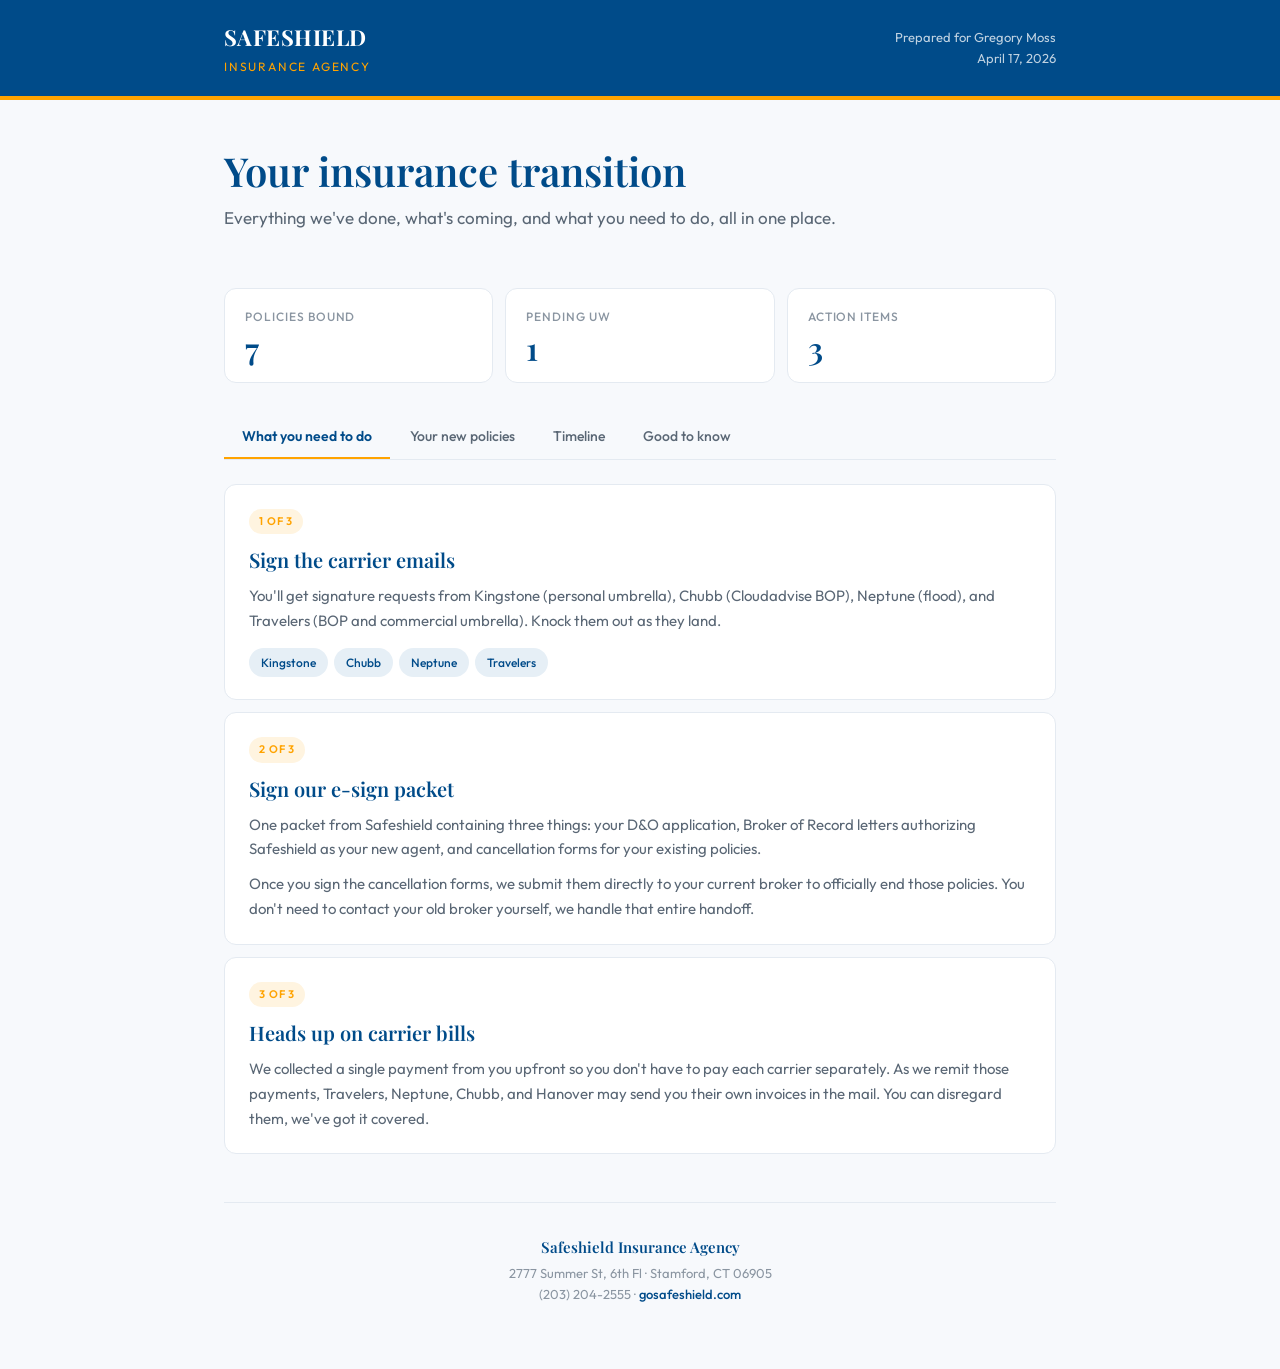
==== moss/index.html @ 11d74a9d "Add Moss client update page" ====
<!DOCTYPE html>
<html lang="en">
<head>
<meta charset="UTF-8" />
<meta name="viewport" content="width=device-width, initial-scale=1.0" />
<meta name="robots" content="noindex, nofollow" />
<title>Your Insurance Transition — Safeshield</title>
<link rel="preconnect" href="https://fonts.googleapis.com">
<link rel="preconnect" href="https://fonts.gstatic.com" crossorigin>
<link href="https://fonts.googleapis.com/css2?family=Outfit:wght@300;400;500;600;700&family=Playfair+Display:wght@500;600;700&display=swap" rel="stylesheet">
<style>
  :root {
    --navy: #004B89;
    --navy-dark: #003A6B;
    --navy-light: #E6EFF6;
    --yellow: #FFA300;
    --yellow-light: #FFF4E0;
    --ink: #0F1B2D;
    --ink-muted: #5A6775;
    --ink-soft: #8A95A1;
    --bg: #F7F9FC;
    --surface: #FFFFFF;
    --border: #E4EAF1;
    --border-strong: #CBD5E1;
    --success: #1D9E75;
    --success-bg: #E1F5EE;
  }

  * { box-sizing: border-box; margin: 0; padding: 0; }

  html, body {
    font-family: 'Outfit', -apple-system, BlinkMacSystemFont, sans-serif;
    background: var(--bg);
    color: var(--ink);
    line-height: 1.6;
    -webkit-font-smoothing: antialiased;
  }

  .header {
    background: var(--navy);
    color: white;
    padding: 20px 0;
    border-bottom: 4px solid var(--yellow);
  }

  .header-inner {
    max-width: 880px;
    margin: 0 auto;
    padding: 0 24px;
    display: flex;
    align-items: center;
    justify-content: space-between;
    gap: 16px;
  }

  .brand {
    font-family: 'Playfair Display', serif;
    font-size: 22px;
    font-weight: 700;
    letter-spacing: 0.02em;
  }

  .brand-tag {
    font-family: 'Outfit', sans-serif;
    font-size: 12px;
    font-weight: 400;
    color: var(--yellow);
    text-transform: uppercase;
    letter-spacing: 0.15em;
    margin-top: 2px;
  }

  .header-meta {
    font-size: 13px;
    color: rgba(255,255,255,0.75);
    text-align: right;
  }

  .hero {
    max-width: 880px;
    margin: 0 auto;
    padding: 48px 24px 24px;
  }

  .hero h1 {
    font-family: 'Playfair Display', serif;
    font-size: 40px;
    font-weight: 600;
    color: var(--navy);
    line-height: 1.15;
    margin-bottom: 10px;
  }

  .hero p {
    font-size: 17px;
    color: var(--ink-muted);
    max-width: 620px;
  }

  .container {
    max-width: 880px;
    margin: 0 auto;
    padding: 0 24px 64px;
  }

  .stats {
    display: grid;
    grid-template-columns: repeat(3, 1fr);
    gap: 12px;
    margin: 32px 0;
  }

  .stat {
    background: var(--surface);
    border: 1px solid var(--border);
    border-radius: 12px;
    padding: 18px 20px;
  }

  .stat-label {
    font-size: 12px;
    color: var(--ink-soft);
    text-transform: uppercase;
    letter-spacing: 0.08em;
    font-weight: 500;
    margin-bottom: 6px;
  }

  .stat-value {
    font-family: 'Playfair Display', serif;
    font-size: 32px;
    font-weight: 600;
    color: var(--navy);
    line-height: 1;
  }

  .tabs {
    display: flex;
    gap: 2px;
    margin: 32px 0 24px;
    border-bottom: 1px solid var(--border);
    overflow-x: auto;
  }

  .tab-btn {
    background: transparent;
    border: none;
    padding: 12px 18px;
    font-family: inherit;
    font-size: 14px;
    font-weight: 500;
    color: var(--ink-muted);
    cursor: pointer;
    border-bottom: 3px solid transparent;
    margin-bottom: -1px;
    white-space: nowrap;
    transition: color 0.15s, border-color 0.15s;
  }

  .tab-btn:hover { color: var(--navy); }

  .tab-btn.active {
    color: var(--navy);
    border-bottom-color: var(--yellow);
    font-weight: 600;
  }

  .tab-content { display: none; animation: fadeIn 0.2s ease; }
  .tab-content.active { display: block; }

  @keyframes fadeIn {
    from { opacity: 0; transform: translateY(4px); }
    to { opacity: 1; transform: translateY(0); }
  }

  .card {
    background: var(--surface);
    border: 1px solid var(--border);
    border-radius: 12px;
    padding: 22px 24px;
    margin-bottom: 12px;
  }

  .card-eyebrow {
    display: inline-block;
    font-size: 11px;
    font-weight: 600;
    color: var(--yellow);
    background: var(--yellow-light);
    padding: 4px 10px;
    border-radius: 999px;
    text-transform: uppercase;
    letter-spacing: 0.08em;
    margin-bottom: 10px;
  }

  .card h3 {
    font-family: 'Playfair Display', serif;
    font-size: 20px;
    font-weight: 600;
    color: var(--navy);
    margin-bottom: 8px;
  }

  .card p {
    color: var(--ink-muted);
    font-size: 15px;
    line-height: 1.65;
  }

  .card p + p { margin-top: 10px; }

  .pills {
    display: flex;
    flex-wrap: wrap;
    gap: 6px;
    margin-top: 14px;
  }

  .pill {
    background: var(--navy-light);
    color: var(--navy);
    font-size: 12px;
    font-weight: 500;
    padding: 5px 12px;
    border-radius: 999px;
  }

  .section-label {
    font-size: 11px;
    color: var(--ink-soft);
    text-transform: uppercase;
    letter-spacing: 0.12em;
    font-weight: 600;
    margin: 20px 0 10px;
  }

  .section-label:first-child { margin-top: 0; }

  .policy-group {
    background: var(--surface);
    border: 1px solid var(--border);
    border-radius: 12px;
    overflow: hidden;
    margin-bottom: 16px;
  }

  .policy-row {
    padding: 16px 20px;
    border-bottom: 1px solid var(--border);
    display: flex;
    justify-content: space-between;
    align-items: center;
    gap: 16px;
  }

  .policy-row:last-child { border-bottom: none; }

  .policy-name {
    font-size: 15px;
    font-weight: 600;
    color: var(--ink);
  }

  .policy-meta {
    font-size: 13px;
    color: var(--ink-muted);
    margin-top: 2px;
  }

  .policy-premium {
    font-family: 'Playfair Display', serif;
    font-size: 18px;
    font-weight: 600;
    color: var(--navy);
    white-space: nowrap;
  }

  .policy-status {
    font-size: 13px;
    color: var(--success);
    font-weight: 500;
    background: var(--success-bg);
    padding: 4px 10px;
    border-radius: 999px;
    white-space: nowrap;
  }

  .timeline { position: relative; padding-left: 32px; }
  .timeline::before {
    content: '';
    position: absolute;
    left: 8px;
    top: 10px;
    bottom: 10px;
    width: 2px;
    background: var(--border-strong);
  }

  .timeline-item { position: relative; margin-bottom: 24px; }
  .timeline-item:last-child { margin-bottom: 0; }

  .timeline-dot {
    position: absolute;
    left: -32px;
    top: 4px;
    width: 18px;
    height: 18px;
    border-radius: 50%;
    background: var(--yellow);
    border: 3px solid var(--surface);
    box-shadow: 0 0 0 2px var(--navy);
  }

  .timeline-date {
    font-size: 12px;
    font-weight: 600;
    color: var(--yellow);
    text-transform: uppercase;
    letter-spacing: 0.12em;
    margin-bottom: 2px;
  }

  .timeline-event {
    font-size: 15px;
    color: var(--ink);
    font-weight: 500;
  }

  .footer {
    margin-top: 48px;
    padding-top: 32px;
    border-top: 1px solid var(--border);
    text-align: center;
    color: var(--ink-soft);
    font-size: 13px;
  }

  .footer a { color: var(--navy); text-decoration: none; font-weight: 500; }
  .footer a:hover { text-decoration: underline; }

  .footer-brand {
    font-family: 'Playfair Display', serif;
    font-size: 15px;
    font-weight: 600;
    color: var(--navy);
    margin-bottom: 4px;
  }

  @media (max-width: 640px) {
    .hero h1 { font-size: 30px; }
    .hero p { font-size: 15px; }
    .stats { grid-template-columns: 1fr; }
    .header-meta { display: none; }
    .policy-row { flex-direction: column; align-items: flex-start; gap: 8px; }
    .policy-premium, .policy-status { align-self: flex-start; }
  }
</style>
</head>
<body>

<header class="header">
  <div class="header-inner">
    <div>
      <div class="brand">SAFESHIELD</div>
      <div class="brand-tag">Insurance Agency</div>
    </div>
    <div class="header-meta">
      Prepared for Gregory Moss<br>
      April 17, 2026
    </div>
  </div>
</header>

<section class="hero">
  <h1>Your insurance transition</h1>
  <p>Everything we've done, what's coming, and what you need to do, all in one place.</p>
</section>

<div class="container">

  <div class="stats">
    <div class="stat">
      <div class="stat-label">Policies bound</div>
      <div class="stat-value">7</div>
    </div>
    <div class="stat">
      <div class="stat-label">Pending UW</div>
      <div class="stat-value">1</div>
    </div>
    <div class="stat">
      <div class="stat-label">Action items</div>
      <div class="stat-value">3</div>
    </div>
  </div>

  <div class="tabs" role="tablist">
    <button class="tab-btn active" data-tab="actions">What you need to do</button>
    <button class="tab-btn" data-tab="policies">Your new policies</button>
    <button class="tab-btn" data-tab="timeline">Timeline</button>
    <button class="tab-btn" data-tab="notes">Good to know</button>
  </div>

  <div id="tab-actions" class="tab-content active">
    <div class="card">
      <span class="card-eyebrow">1 of 3</span>
      <h3>Sign the carrier emails</h3>
      <p>You'll get signature requests from Kingstone (personal umbrella), Chubb (Cloudadvise BOP), Neptune (flood), and Travelers (BOP and commercial umbrella). Knock them out as they land.</p>
      <div class="pills">
        <span class="pill">Kingstone</span>
        <span class="pill">Chubb</span>
        <span class="pill">Neptune</span>
        <span class="pill">Travelers</span>
      </div>
    </div>

    <div class="card">
      <span class="card-eyebrow">2 of 3</span>
      <h3>Sign our e-sign packet</h3>
      <p>One packet from Safeshield containing three things: your D&O application, Broker of Record letters authorizing Safeshield as your new agent, and cancellation forms for your existing policies.</p>
      <p>Once you sign the cancellation forms, we submit them directly to your current broker to officially end those policies. You don't need to contact your old broker yourself, we handle that entire handoff.</p>
    </div>

    <div class="card">
      <span class="card-eyebrow">3 of 3</span>
      <h3>Heads up on carrier bills</h3>
      <p>We collected a single payment from you upfront so you don't have to pay each carrier separately. As we remit those payments, Travelers, Neptune, Chubb, and Hanover may send you their own invoices in the mail. You can disregard them, we've got it covered.</p>
    </div>
  </div>

  <div id="tab-policies" class="tab-content">
    <div class="section-label">Personal</div>
    <div class="policy-group">
      <div class="policy-row">
        <div>
          <div class="policy-name">Home</div>
          <div class="policy-meta">Kingstone &middot; 4/20/26 &ndash; 4/20/27 &middot; 9 pay</div>
        </div>
        <div class="policy-premium">$3,670</div>
      </div>
      <div class="policy-row">
        <div>
          <div class="policy-name">Auto</div>
          <div class="policy-meta">Effective 5/16/26</div>
        </div>
        <div class="policy-status">Bound</div>
      </div>
      <div class="policy-row">
        <div>
          <div class="policy-name">Personal umbrella</div>
          <div class="policy-meta">Kingstone &middot; 5/1/26 &ndash; 5/1/27 &middot; 6 pay &middot; pending UW</div>
        </div>
        <div class="policy-premium">$297</div>
      </div>
    </div>

    <div class="section-label">Locust Four Residences LLC</div>
    <div class="policy-group">
      <div class="policy-row">
        <div>
          <div class="policy-name">BOP</div>
          <div class="policy-meta">Travelers &middot; 4/25/26 &middot; paid in full</div>
        </div>
        <div class="policy-premium">$7,016</div>
      </div>
      <div class="policy-row">
        <div>
          <div class="policy-name">Commercial umbrella</div>
          <div class="policy-meta">Travelers &middot; $5M &middot; 4/25/26 &middot; paid in full</div>
        </div>
        <div class="policy-premium">$3,200</div>
      </div>
      <div class="policy-row">
        <div>
          <div class="policy-name">Flood</div>
          <div class="policy-meta">Neptune &middot; policy TNF4298583 &middot; 4/27/26 &middot; paid in full</div>
        </div>
        <div class="policy-premium">$2,943</div>
      </div>
      <div class="policy-row">
        <div>
          <div class="policy-name">D&O</div>
          <div class="policy-meta">Hanover &middot; 4/25/26 &middot; paid in full</div>
        </div>
        <div class="policy-premium">$1,364</div>
      </div>
    </div>

    <div class="section-label">Cloudadvise LLC</div>
    <div class="policy-group">
      <div class="policy-row">
        <div>
          <div class="policy-name">BOP</div>
          <div class="policy-meta">Chubb &middot; paid in full</div>
        </div>
        <div class="policy-premium">$4,723</div>
      </div>
    </div>
  </div>

  <div id="tab-timeline" class="tab-content">
    <div class="card" style="padding: 28px 32px;">
      <div class="timeline">
        <div class="timeline-item">
          <div class="timeline-dot"></div>
          <div class="timeline-date">Apr 20</div>
          <div class="timeline-event">Home binds &middot; Utica home cancels</div>
        </div>
        <div class="timeline-item">
          <div class="timeline-dot"></div>
          <div class="timeline-date">Apr 25</div>
          <div class="timeline-event">Locust BOP, commercial umbrella, and D&O all bind</div>
        </div>
        <div class="timeline-item">
          <div class="timeline-dot"></div>
          <div class="timeline-date">Apr 27</div>
          <div class="timeline-event">Flood binds &middot; old Locust policies cancel</div>
        </div>
        <div class="timeline-item">
          <div class="timeline-dot"></div>
          <div class="timeline-date">May 1</div>
          <div class="timeline-event">Personal umbrella binds &middot; Utica umbrella cancels</div>
        </div>
        <div class="timeline-item">
          <div class="timeline-dot"></div>
          <div class="timeline-date">May 16</div>
          <div class="timeline-event">New auto takes over &middot; Utica auto expires</div>
        </div>
      </div>
    </div>
  </div>

  <div id="tab-notes" class="tab-content">
    <div class="card">
      <h3>Your client portal is coming</h3>
      <p>Within the next week or so, your personal client portal at gosafeshield.com will go live. Everything lives there, policy documents, billing, certificates, and declarations, all in one place. We'll send login details as soon as it's ready.</p>
    </div>
    <div class="card">
      <h3>Personal umbrella window</h3>
      <p>Your new home starts 4/20 but the new umbrella not until 5/1. Your existing Utica umbrella stays active through 5/1 to cover the window. No gap in coverage.</p>
    </div>
    <div class="card">
      <h3>Locust flood handoff</h3>
      <p>Your new Locust coverage starts 4/25, flood starts 4/27. We're keeping the old Builder's Risk alive through 4/27 so there's no flood gap. Small overlap, zero exposure.</p>
    </div>
    <div class="card">
      <h3>Fleetwood Parking</h3>
      <p>Not being touched. Stays where it is through 9/9/26 renewal. We'll revisit closer to the date.</p>
    </div>
    <div class="card">
      <h3>Refunds from prior carriers</h3>
      <p>You'll get pro-rata refunds directly from Utica, Evanston, American Zurich, and The Hartford once cancellations process. The Builder's Risk refund should be the largest.</p>
    </div>
  </div>

  <div class="footer">
    <div class="footer-brand">Safeshield Insurance Agency</div>
    <p>2777 Summer St, 6th Fl &middot; Stamford, CT 06905</p>
    <p>(203) 204-2555 &middot; <a href="https://gosafeshield.com">gosafeshield.com</a></p>
  </div>

</div>

<script>
  const buttons = document.querySelectorAll('.tab-btn');
  const contents = document.querySelectorAll('.tab-content');
  buttons.forEach(btn => {
    btn.addEventListener('click', () => {
      const tab = btn.dataset.tab;
      buttons.forEach(b => b.classList.remove('active'));
      contents.forEach(c => c.classList.remove('active'));
      btn.classList.add('active');
      document.getElementById('tab-' + tab).classList.add('active');
    });
  });
</script>

</body>
</html>
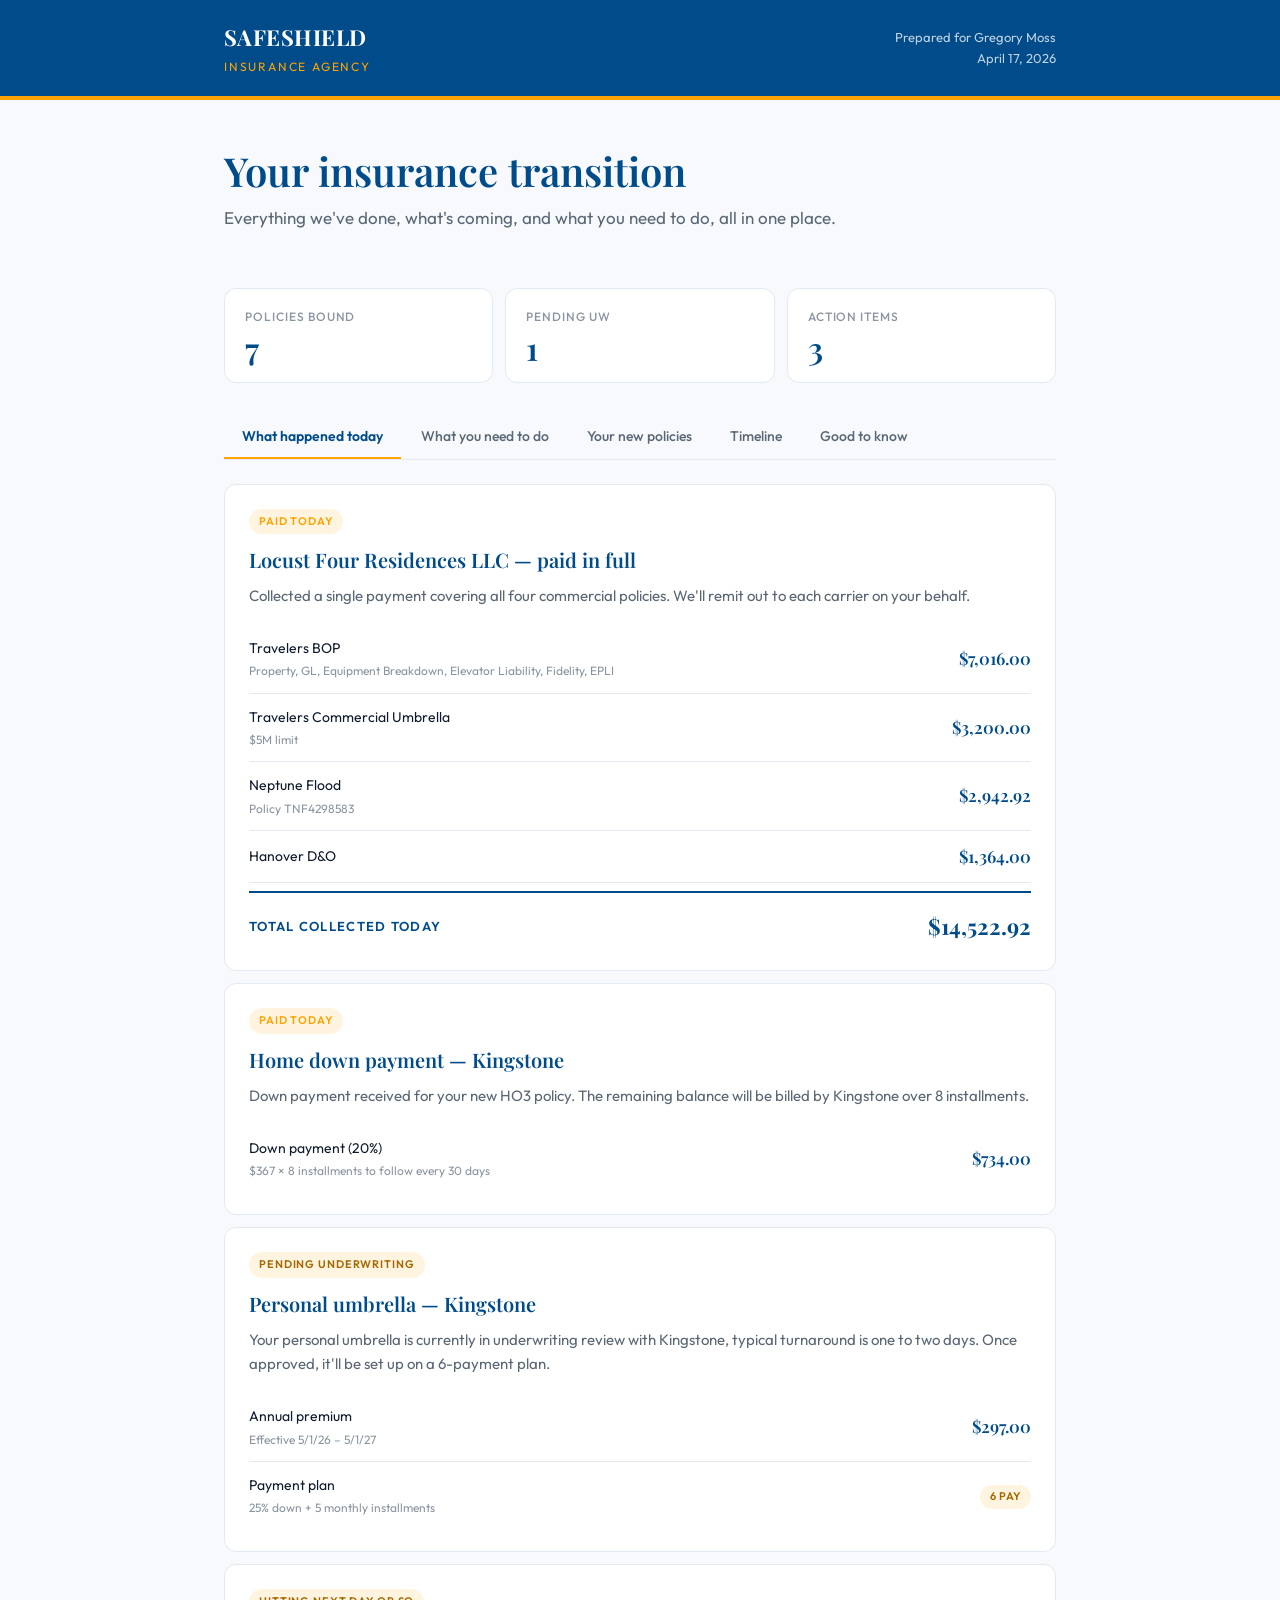
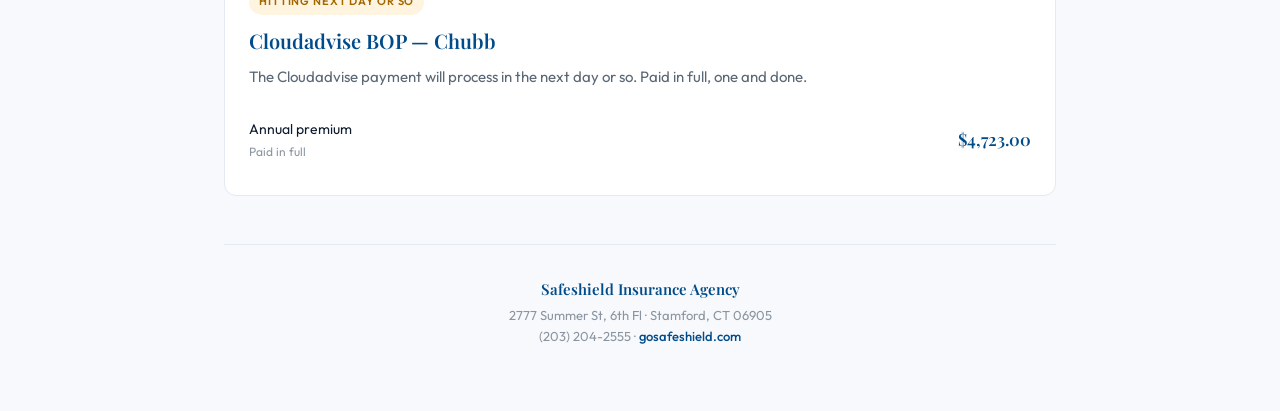
==== commit 593cb277: "Add 'What happened today' tab with payments and pending items" ====
--- a/moss/index.html
+++ b/moss/index.html
@@ -339,6 +339,57 @@
   .footer a { color: var(--navy); text-decoration: none; font-weight: 500; }
   .footer a:hover { text-decoration: underline; }
 
+  .pay-row {
+    display: flex;
+    justify-content: space-between;
+    align-items: center;
+    gap: 12px;
+    padding: 12px 0;
+    border-bottom: 1px solid var(--border);
+  }
+  .pay-row:last-child { border-bottom: none; }
+  .pay-row-label { font-size: 14px; color: var(--ink); }
+  .pay-row-sub { font-size: 12px; color: var(--ink-soft); margin-top: 2px; }
+  .pay-row-amount {
+    font-family: 'Playfair Display', serif;
+    font-size: 17px;
+    font-weight: 600;
+    color: var(--navy);
+    white-space: nowrap;
+  }
+  .pay-total {
+    display: flex;
+    justify-content: space-between;
+    align-items: center;
+    padding: 16px 0 4px;
+    margin-top: 8px;
+    border-top: 2px solid var(--navy);
+  }
+  .pay-total-label {
+    font-size: 13px;
+    text-transform: uppercase;
+    letter-spacing: 0.1em;
+    font-weight: 600;
+    color: var(--navy);
+  }
+  .pay-total-amount {
+    font-family: 'Playfair Display', serif;
+    font-size: 22px;
+    font-weight: 700;
+    color: var(--navy);
+  }
+  .status-chip {
+    display: inline-block;
+    font-size: 11px;
+    font-weight: 600;
+    padding: 3px 10px;
+    border-radius: 999px;
+    text-transform: uppercase;
+    letter-spacing: 0.06em;
+  }
+  .status-chip.paid { background: var(--success-bg); color: var(--success); }
+  .status-chip.pending { background: var(--yellow-light); color: #A36800; }
+
   .footer-brand {
     font-family: 'Playfair Display', serif;
     font-size: 15px;
@@ -395,13 +446,107 @@
   </div>
 
   <div class="tabs" role="tablist">
-    <button class="tab-btn active" data-tab="actions">What you need to do</button>
+    <button class="tab-btn active" data-tab="today">What happened today</button>
+    <button class="tab-btn" data-tab="actions">What you need to do</button>
     <button class="tab-btn" data-tab="policies">Your new policies</button>
     <button class="tab-btn" data-tab="timeline">Timeline</button>
     <button class="tab-btn" data-tab="notes">Good to know</button>
   </div>
 
-  <div id="tab-actions" class="tab-content active">
+  <div id="tab-today" class="tab-content active">
+    <div class="card">
+      <span class="card-eyebrow">Paid today</span>
+      <h3>Locust Four Residences LLC &mdash; paid in full</h3>
+      <p>Collected a single payment covering all four commercial policies. We'll remit out to each carrier on your behalf.</p>
+      <div style="margin-top: 16px;">
+        <div class="pay-row">
+          <div>
+            <div class="pay-row-label">Travelers BOP</div>
+            <div class="pay-row-sub">Property, GL, Equipment Breakdown, Elevator Liability, Fidelity, EPLI</div>
+          </div>
+          <div class="pay-row-amount">$7,016.00</div>
+        </div>
+        <div class="pay-row">
+          <div>
+            <div class="pay-row-label">Travelers Commercial Umbrella</div>
+            <div class="pay-row-sub">$5M limit</div>
+          </div>
+          <div class="pay-row-amount">$3,200.00</div>
+        </div>
+        <div class="pay-row">
+          <div>
+            <div class="pay-row-label">Neptune Flood</div>
+            <div class="pay-row-sub">Policy TNF4298583</div>
+          </div>
+          <div class="pay-row-amount">$2,942.92</div>
+        </div>
+        <div class="pay-row">
+          <div>
+            <div class="pay-row-label">Hanover D&O</div>
+          </div>
+          <div class="pay-row-amount">$1,364.00</div>
+        </div>
+        <div class="pay-total">
+          <div class="pay-total-label">Total collected today</div>
+          <div class="pay-total-amount">$14,522.92</div>
+        </div>
+      </div>
+    </div>
+
+    <div class="card">
+      <span class="card-eyebrow">Paid today</span>
+      <h3>Home down payment &mdash; Kingstone</h3>
+      <p>Down payment received for your new HO3 policy. The remaining balance will be billed by Kingstone over 8 installments.</p>
+      <div style="margin-top: 16px;">
+        <div class="pay-row">
+          <div>
+            <div class="pay-row-label">Down payment (20%)</div>
+            <div class="pay-row-sub">$367 &times; 8 installments to follow every 30 days</div>
+          </div>
+          <div class="pay-row-amount">$734.00</div>
+        </div>
+      </div>
+    </div>
+
+    <div class="card">
+      <span class="card-eyebrow" style="background: var(--yellow-light); color: #A36800;">Pending underwriting</span>
+      <h3>Personal umbrella &mdash; Kingstone</h3>
+      <p>Your personal umbrella is currently in underwriting review with Kingstone, typical turnaround is one to two days. Once approved, it'll be set up on a 6-payment plan.</p>
+      <div style="margin-top: 16px;">
+        <div class="pay-row">
+          <div>
+            <div class="pay-row-label">Annual premium</div>
+            <div class="pay-row-sub">Effective 5/1/26 &ndash; 5/1/27</div>
+          </div>
+          <div class="pay-row-amount">$297.00</div>
+        </div>
+        <div class="pay-row">
+          <div>
+            <div class="pay-row-label">Payment plan</div>
+            <div class="pay-row-sub">25% down + 5 monthly installments</div>
+          </div>
+          <div><span class="status-chip pending">6 pay</span></div>
+        </div>
+      </div>
+    </div>
+
+    <div class="card">
+      <span class="card-eyebrow" style="background: var(--yellow-light); color: #A36800;">Hitting next day or so</span>
+      <h3>Cloudadvise BOP &mdash; Chubb</h3>
+      <p>The Cloudadvise payment will process in the next day or so. Paid in full, one and done.</p>
+      <div style="margin-top: 16px;">
+        <div class="pay-row">
+          <div>
+            <div class="pay-row-label">Annual premium</div>
+            <div class="pay-row-sub">Paid in full</div>
+          </div>
+          <div class="pay-row-amount">$4,723.00</div>
+        </div>
+      </div>
+    </div>
+  </div>
+
+  <div id="tab-actions" class="tab-content">
     <div class="card">
       <span class="card-eyebrow">1 of 3</span>
       <h3>Sign the carrier emails</h3>
@@ -440,10 +585,10 @@
       </div>
       <div class="policy-row">
         <div>
-          <div class="policy-name">Auto</div>
-          <div class="policy-meta">Effective 5/16/26</div>
-        </div>
-        <div class="policy-status">Bound</div>
+          <div class="policy-name">Auto &mdash; Greg and Kristen</div>
+          <div class="policy-meta">Effective 5/16/26 &middot; 6 month policies &middot; Greg $1,292.00 + Kristen $1,400.60</div>
+        </div>
+        <div class="policy-premium">$2,692.60 / 6 mo</div>
       </div>
       <div class="policy-row">
         <div>
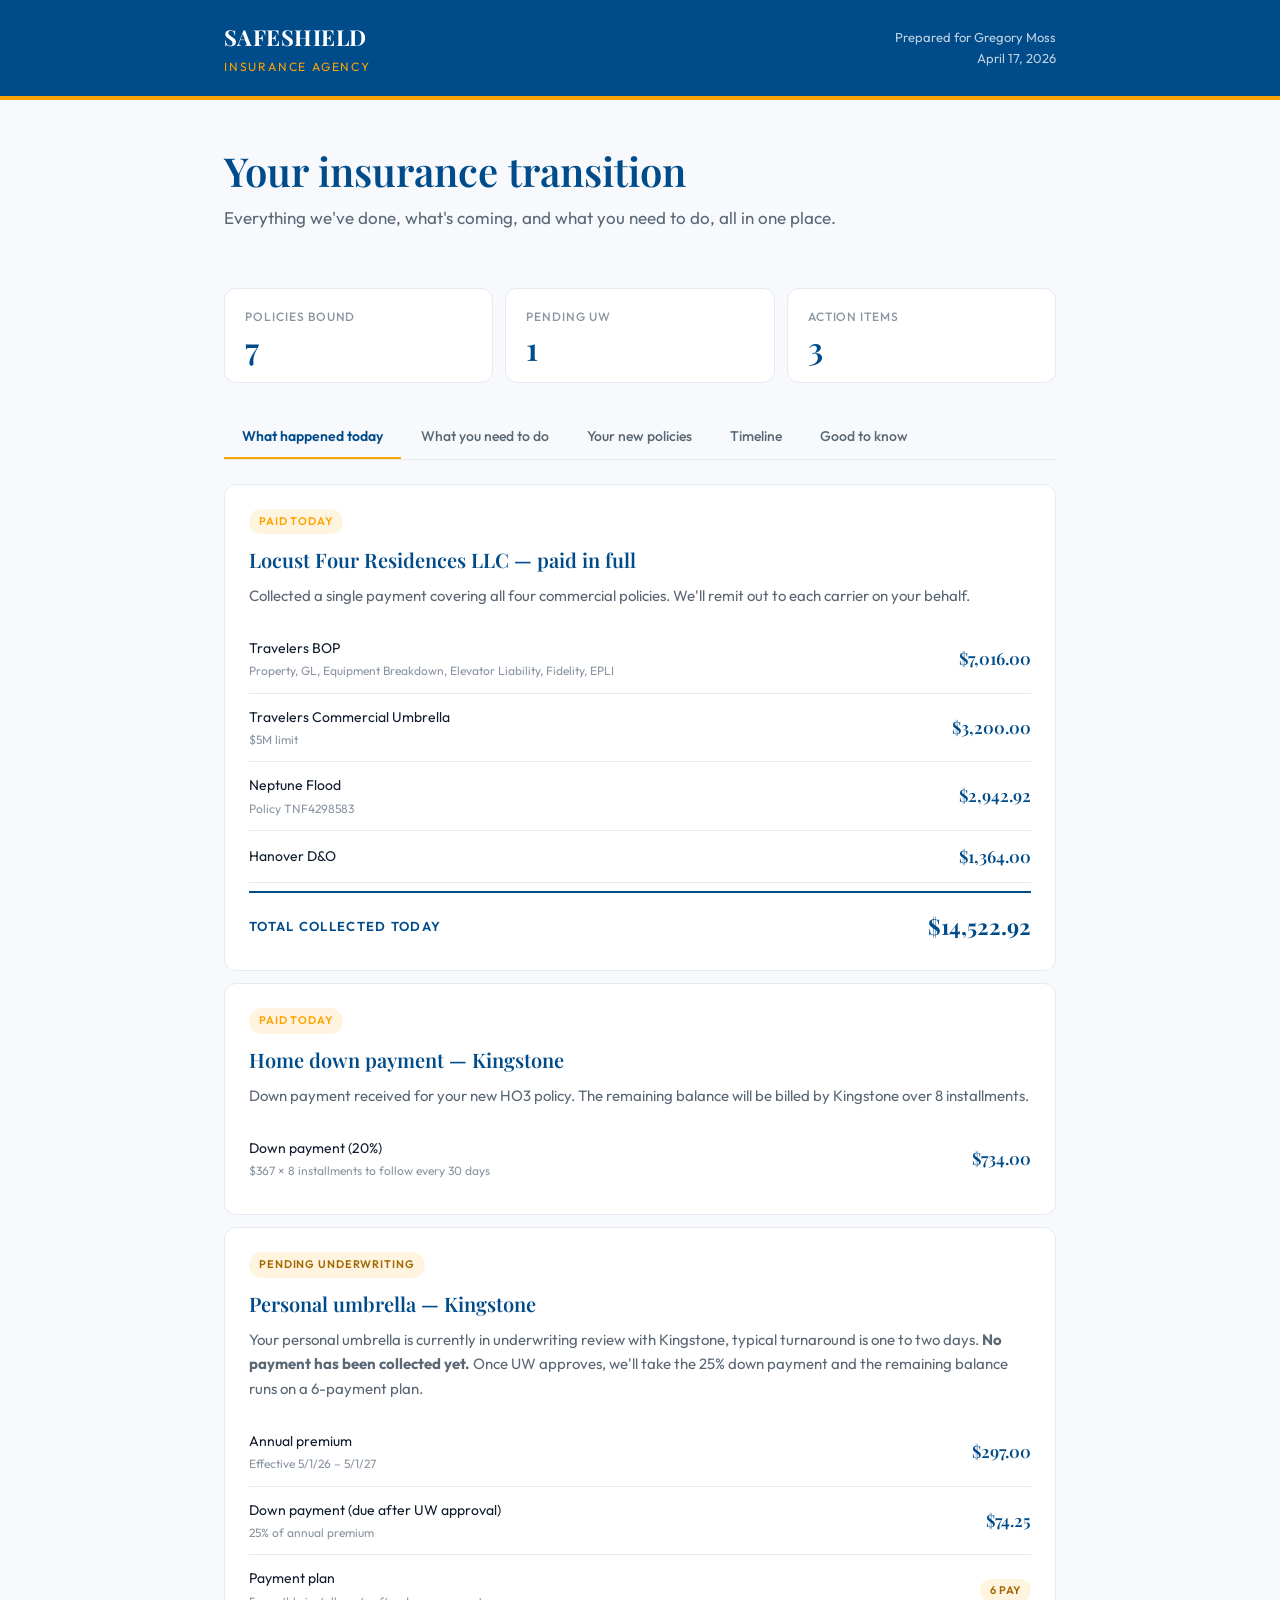
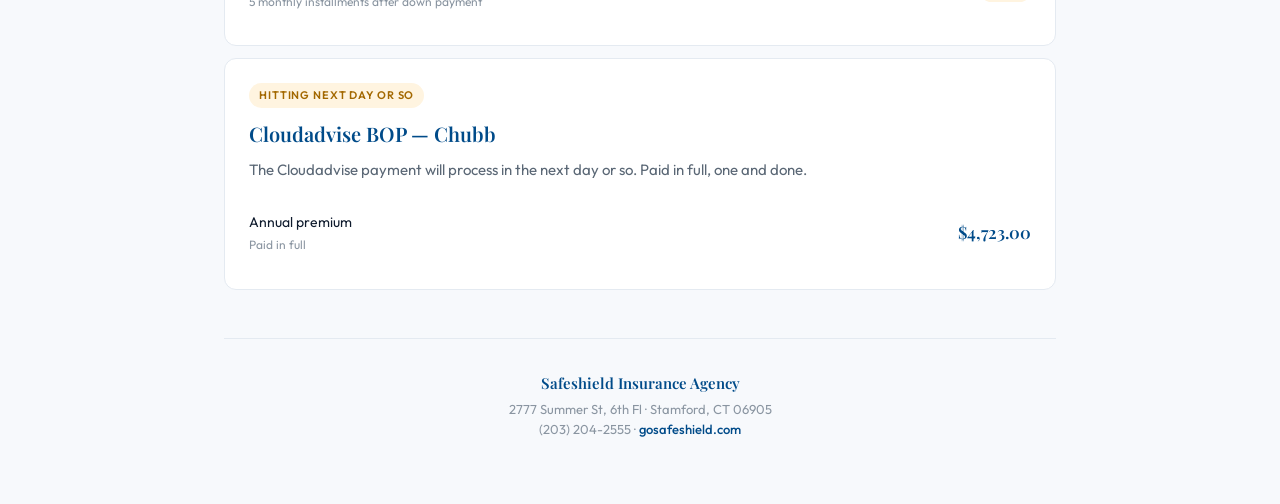
==== commit 10d8c0e8: "Clarify umbrella: no payment taken yet, 25% down after UW approval" ====
--- a/moss/index.html
+++ b/moss/index.html
@@ -511,7 +511,7 @@
     <div class="card">
       <span class="card-eyebrow" style="background: var(--yellow-light); color: #A36800;">Pending underwriting</span>
       <h3>Personal umbrella &mdash; Kingstone</h3>
-      <p>Your personal umbrella is currently in underwriting review with Kingstone, typical turnaround is one to two days. Once approved, it'll be set up on a 6-payment plan.</p>
+      <p>Your personal umbrella is currently in underwriting review with Kingstone, typical turnaround is one to two days. <strong>No payment has been collected yet.</strong> Once UW approves, we'll take the 25% down payment and the remaining balance runs on a 6-payment plan.</p>
       <div style="margin-top: 16px;">
         <div class="pay-row">
           <div>
@@ -522,8 +522,15 @@
         </div>
         <div class="pay-row">
           <div>
+            <div class="pay-row-label">Down payment (due after UW approval)</div>
+            <div class="pay-row-sub">25% of annual premium</div>
+          </div>
+          <div class="pay-row-amount">$74.25</div>
+        </div>
+        <div class="pay-row">
+          <div>
             <div class="pay-row-label">Payment plan</div>
-            <div class="pay-row-sub">25% down + 5 monthly installments</div>
+            <div class="pay-row-sub">5 monthly installments after down payment</div>
           </div>
           <div><span class="status-chip pending">6 pay</span></div>
         </div>
@@ -644,6 +651,67 @@
   </div>
 
   <div id="tab-timeline" class="tab-content">
+    <div class="section-label">Policy start dates</div>
+    <div class="policy-group" style="margin-bottom: 24px;">
+      <div class="policy-row">
+        <div>
+          <div class="policy-name">Home</div>
+          <div class="policy-meta">Kingstone</div>
+        </div>
+        <div class="policy-premium" style="font-size: 15px;">4/20/2026</div>
+      </div>
+      <div class="policy-row">
+        <div>
+          <div class="policy-name">Locust Four &mdash; BOP</div>
+          <div class="policy-meta">Travelers</div>
+        </div>
+        <div class="policy-premium" style="font-size: 15px;">4/25/2026</div>
+      </div>
+      <div class="policy-row">
+        <div>
+          <div class="policy-name">Locust Four &mdash; Commercial umbrella</div>
+          <div class="policy-meta">Travelers</div>
+        </div>
+        <div class="policy-premium" style="font-size: 15px;">4/25/2026</div>
+      </div>
+      <div class="policy-row">
+        <div>
+          <div class="policy-name">Locust Four &mdash; D&O</div>
+          <div class="policy-meta">Hanover</div>
+        </div>
+        <div class="policy-premium" style="font-size: 15px;">4/25/2026</div>
+      </div>
+      <div class="policy-row">
+        <div>
+          <div class="policy-name">Locust Four &mdash; Flood</div>
+          <div class="policy-meta">Neptune</div>
+        </div>
+        <div class="policy-premium" style="font-size: 15px;">4/27/2026</div>
+      </div>
+      <div class="policy-row">
+        <div>
+          <div class="policy-name">Personal umbrella</div>
+          <div class="policy-meta">Kingstone &middot; pending UW</div>
+        </div>
+        <div class="policy-premium" style="font-size: 15px;">5/1/2026</div>
+      </div>
+      <div class="policy-row">
+        <div>
+          <div class="policy-name">Auto &mdash; Greg and Kristen</div>
+          <div class="policy-meta">6 month policies</div>
+        </div>
+        <div class="policy-premium" style="font-size: 15px;">5/16/2026</div>
+      </div>
+      <div class="policy-row">
+        <div>
+          <div class="policy-name">Cloudadvise BOP</div>
+          <div class="policy-meta">Chubb</div>
+        </div>
+        <div class="policy-premium" style="font-size: 15px;">TBD</div>
+      </div>
+    </div>
+
+    <div class="section-label">Full timeline</div>
     <div class="card" style="padding: 28px 32px;">
       <div class="timeline">
         <div class="timeline-item">
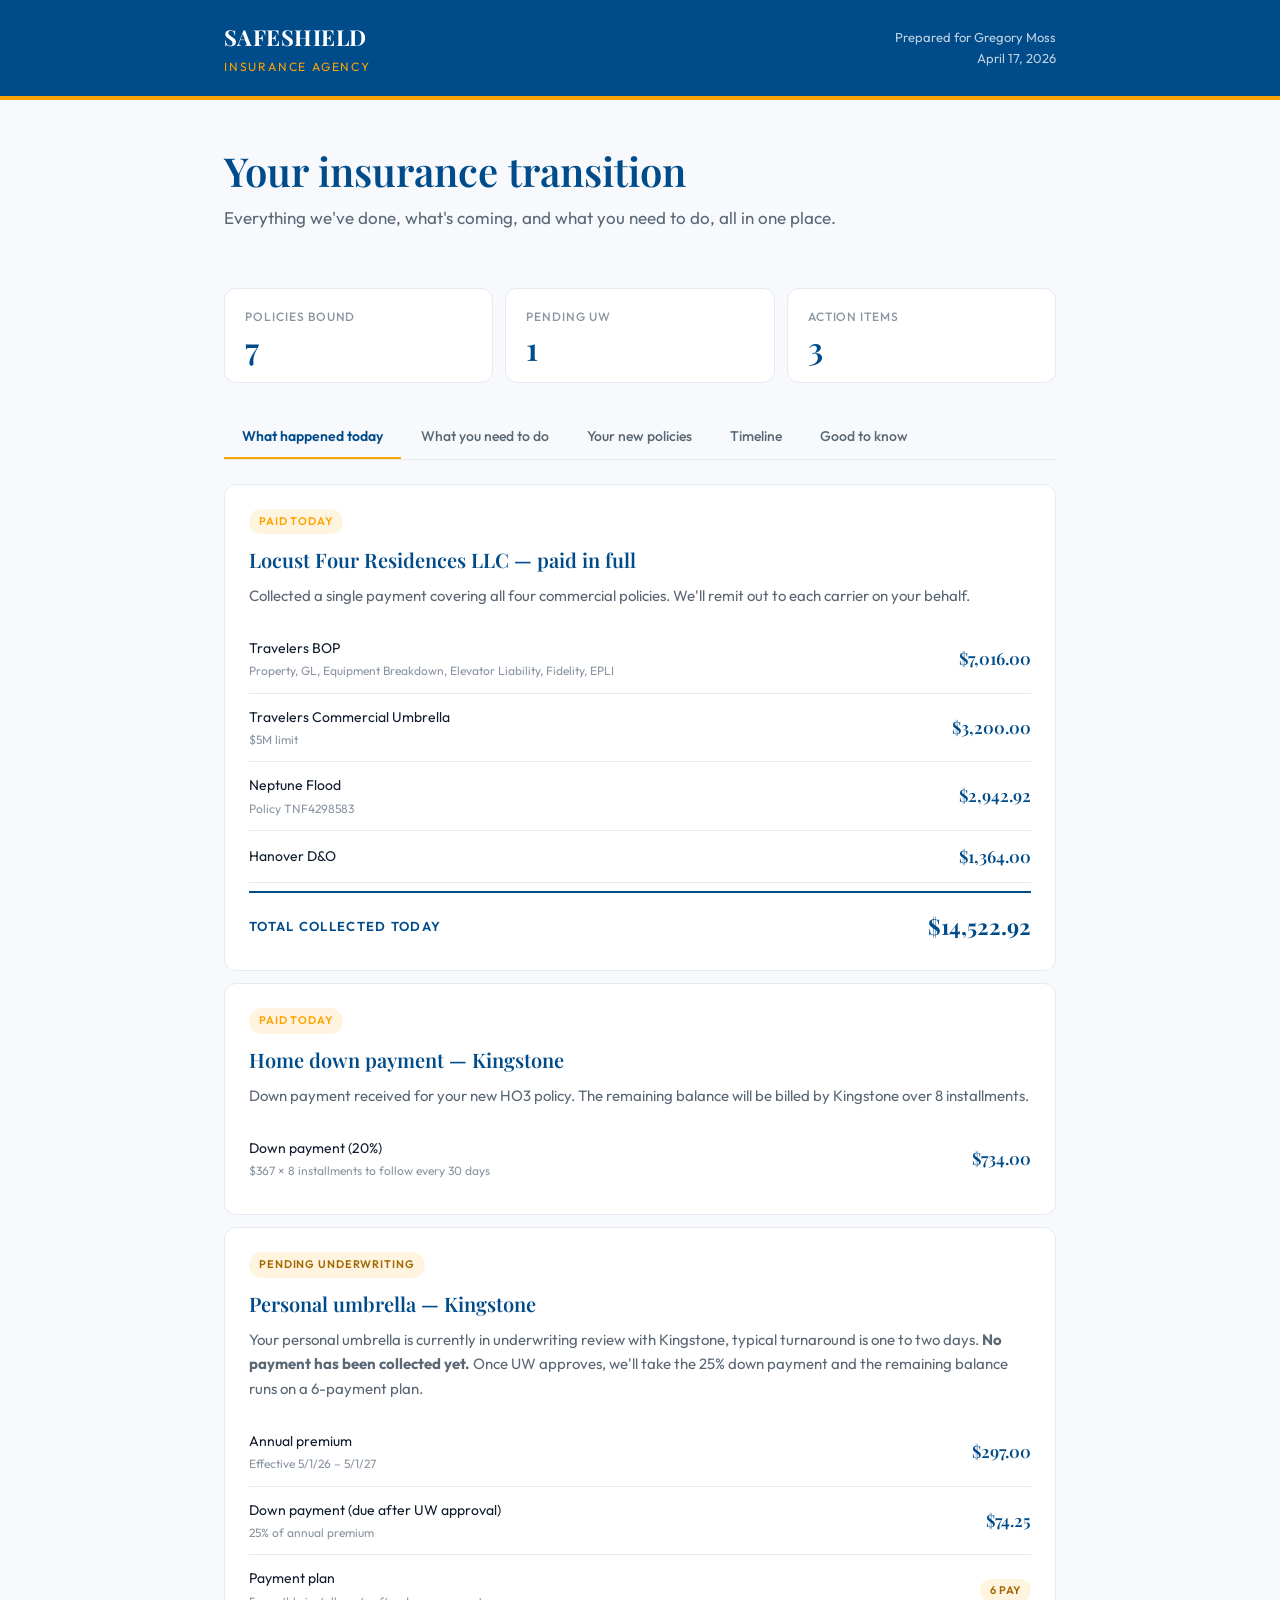
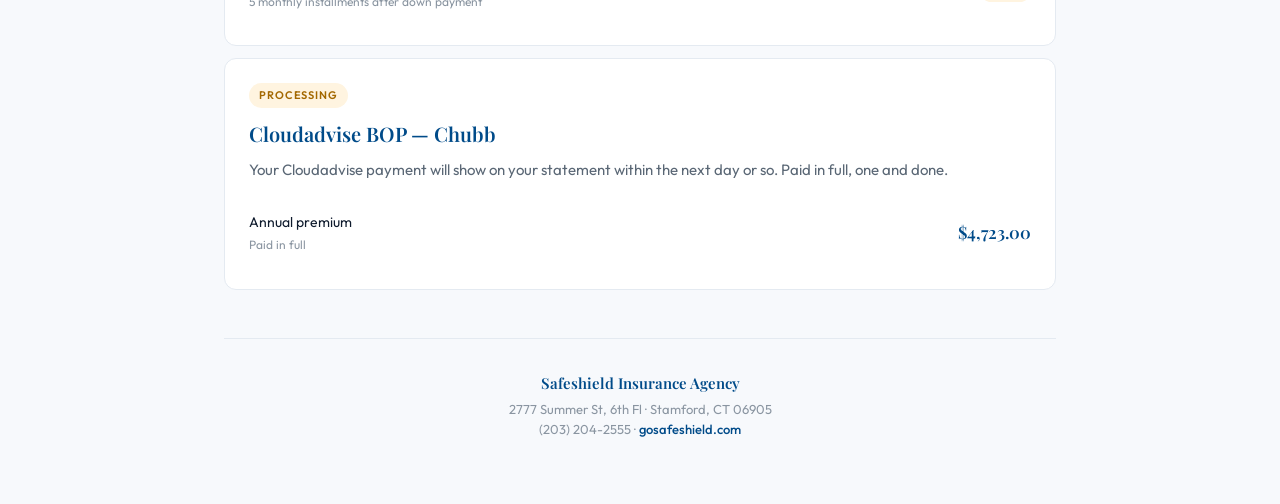
==== commit 1038315f: "Clarify Chubb Cloudadvise payment will show within a day" ====
--- a/moss/index.html
+++ b/moss/index.html
@@ -538,9 +538,9 @@
     </div>
 
     <div class="card">
-      <span class="card-eyebrow" style="background: var(--yellow-light); color: #A36800;">Hitting next day or so</span>
+      <span class="card-eyebrow" style="background: var(--yellow-light); color: #A36800;">Processing</span>
       <h3>Cloudadvise BOP &mdash; Chubb</h3>
-      <p>The Cloudadvise payment will process in the next day or so. Paid in full, one and done.</p>
+      <p>Your Cloudadvise payment will show on your statement within the next day or so. Paid in full, one and done.</p>
       <div style="margin-top: 16px;">
         <div class="pay-row">
           <div>
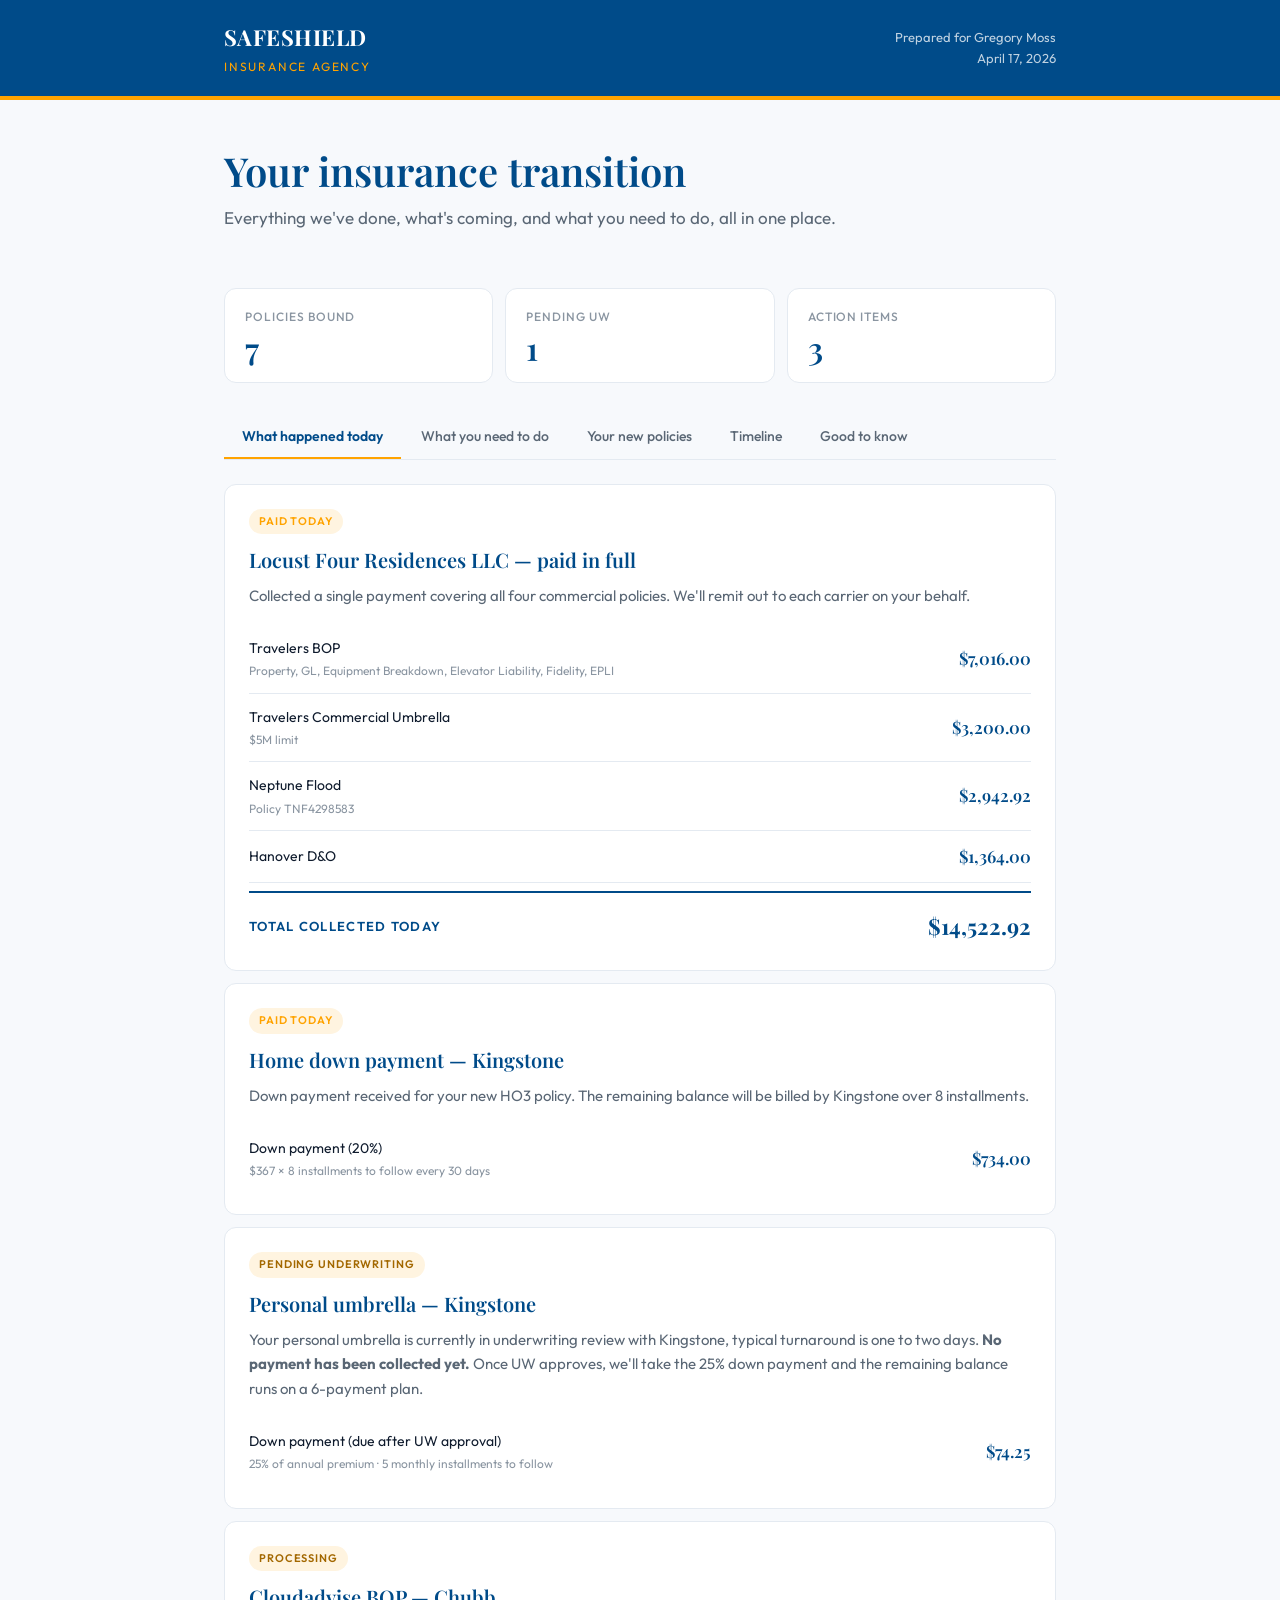
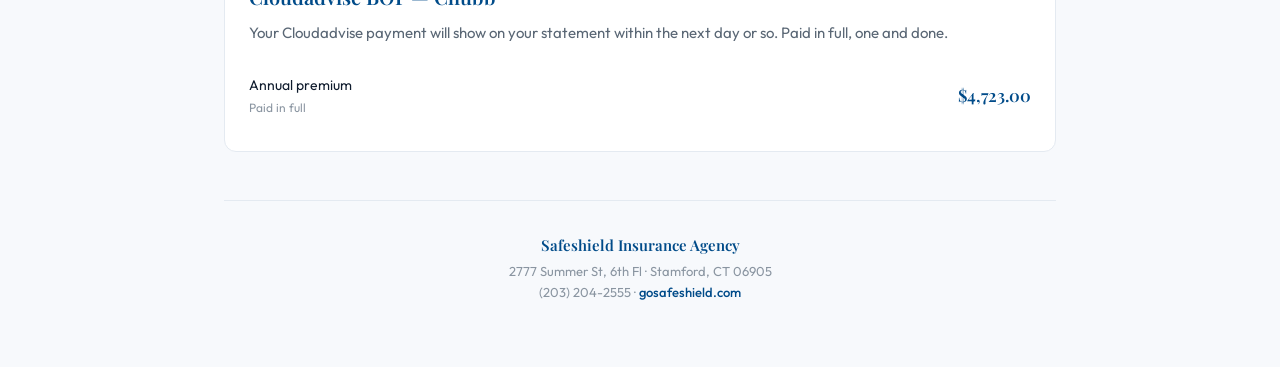
==== commit 120ff797: "Simplify umbrella: remove annual premium line, keep just the 25% down due" ====
--- a/moss/index.html
+++ b/moss/index.html
@@ -515,24 +515,10 @@
       <div style="margin-top: 16px;">
         <div class="pay-row">
           <div>
-            <div class="pay-row-label">Annual premium</div>
-            <div class="pay-row-sub">Effective 5/1/26 &ndash; 5/1/27</div>
-          </div>
-          <div class="pay-row-amount">$297.00</div>
-        </div>
-        <div class="pay-row">
-          <div>
             <div class="pay-row-label">Down payment (due after UW approval)</div>
-            <div class="pay-row-sub">25% of annual premium</div>
+            <div class="pay-row-sub">25% of annual premium &middot; 5 monthly installments to follow</div>
           </div>
           <div class="pay-row-amount">$74.25</div>
-        </div>
-        <div class="pay-row">
-          <div>
-            <div class="pay-row-label">Payment plan</div>
-            <div class="pay-row-sub">5 monthly installments after down payment</div>
-          </div>
-          <div><span class="status-chip pending">6 pay</span></div>
         </div>
       </div>
     </div>
@@ -593,7 +579,7 @@
       <div class="policy-row">
         <div>
           <div class="policy-name">Auto &mdash; Greg and Kristen</div>
-          <div class="policy-meta">Effective 5/16/26 &middot; 6 month policies &middot; Greg $1,292.00 + Kristen $1,400.60</div>
+          <div class="policy-meta">6 month policies &middot; Greg $1,292.00 + Kristen $1,400.60</div>
         </div>
         <div class="policy-premium">$2,692.60 / 6 mo</div>
       </div>
@@ -700,7 +686,7 @@
           <div class="policy-name">Auto &mdash; Greg and Kristen</div>
           <div class="policy-meta">6 month policies</div>
         </div>
-        <div class="policy-premium" style="font-size: 15px;">5/16/2026</div>
+        <div class="policy-premium" style="font-size: 15px;">&mdash;</div>
       </div>
       <div class="policy-row">
         <div>
@@ -733,11 +719,6 @@
           <div class="timeline-dot"></div>
           <div class="timeline-date">May 1</div>
           <div class="timeline-event">Personal umbrella binds &middot; Utica umbrella cancels</div>
-        </div>
-        <div class="timeline-item">
-          <div class="timeline-dot"></div>
-          <div class="timeline-date">May 16</div>
-          <div class="timeline-event">New auto takes over &middot; Utica auto expires</div>
         </div>
       </div>
     </div>
